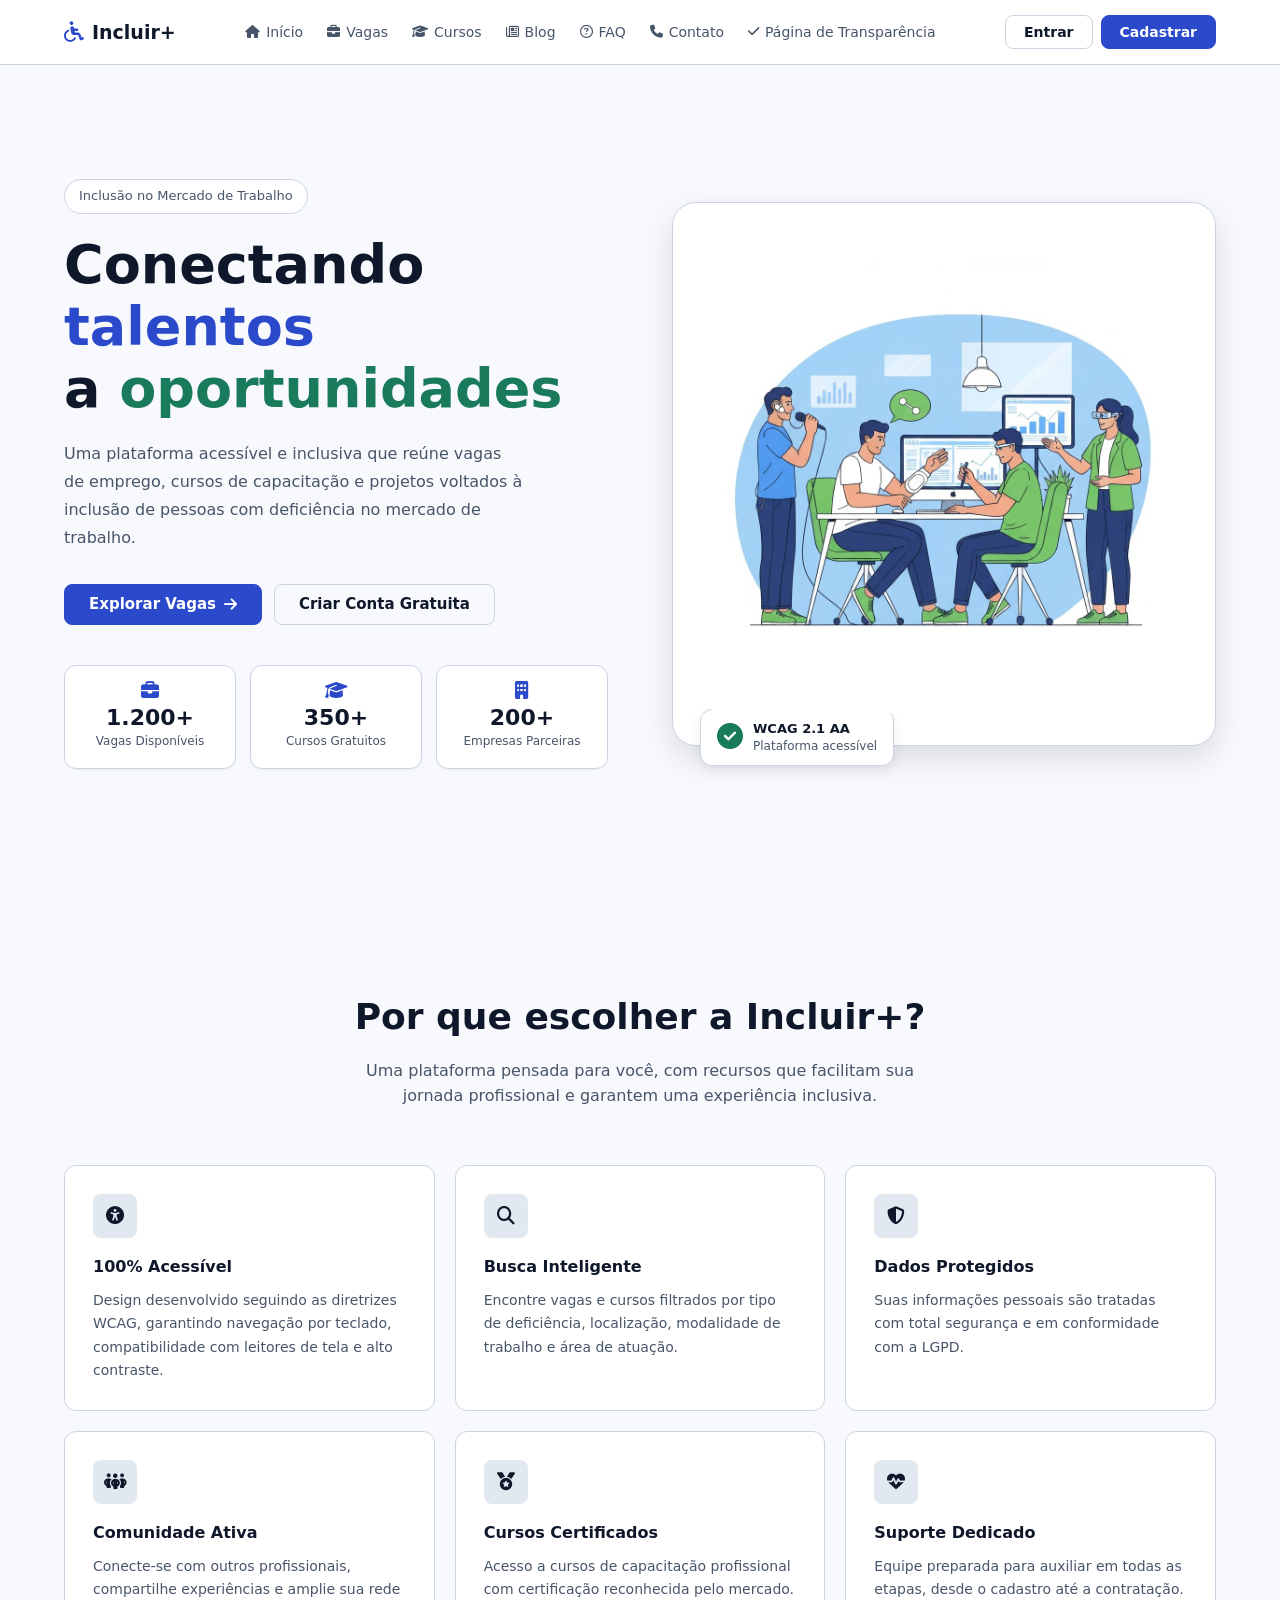
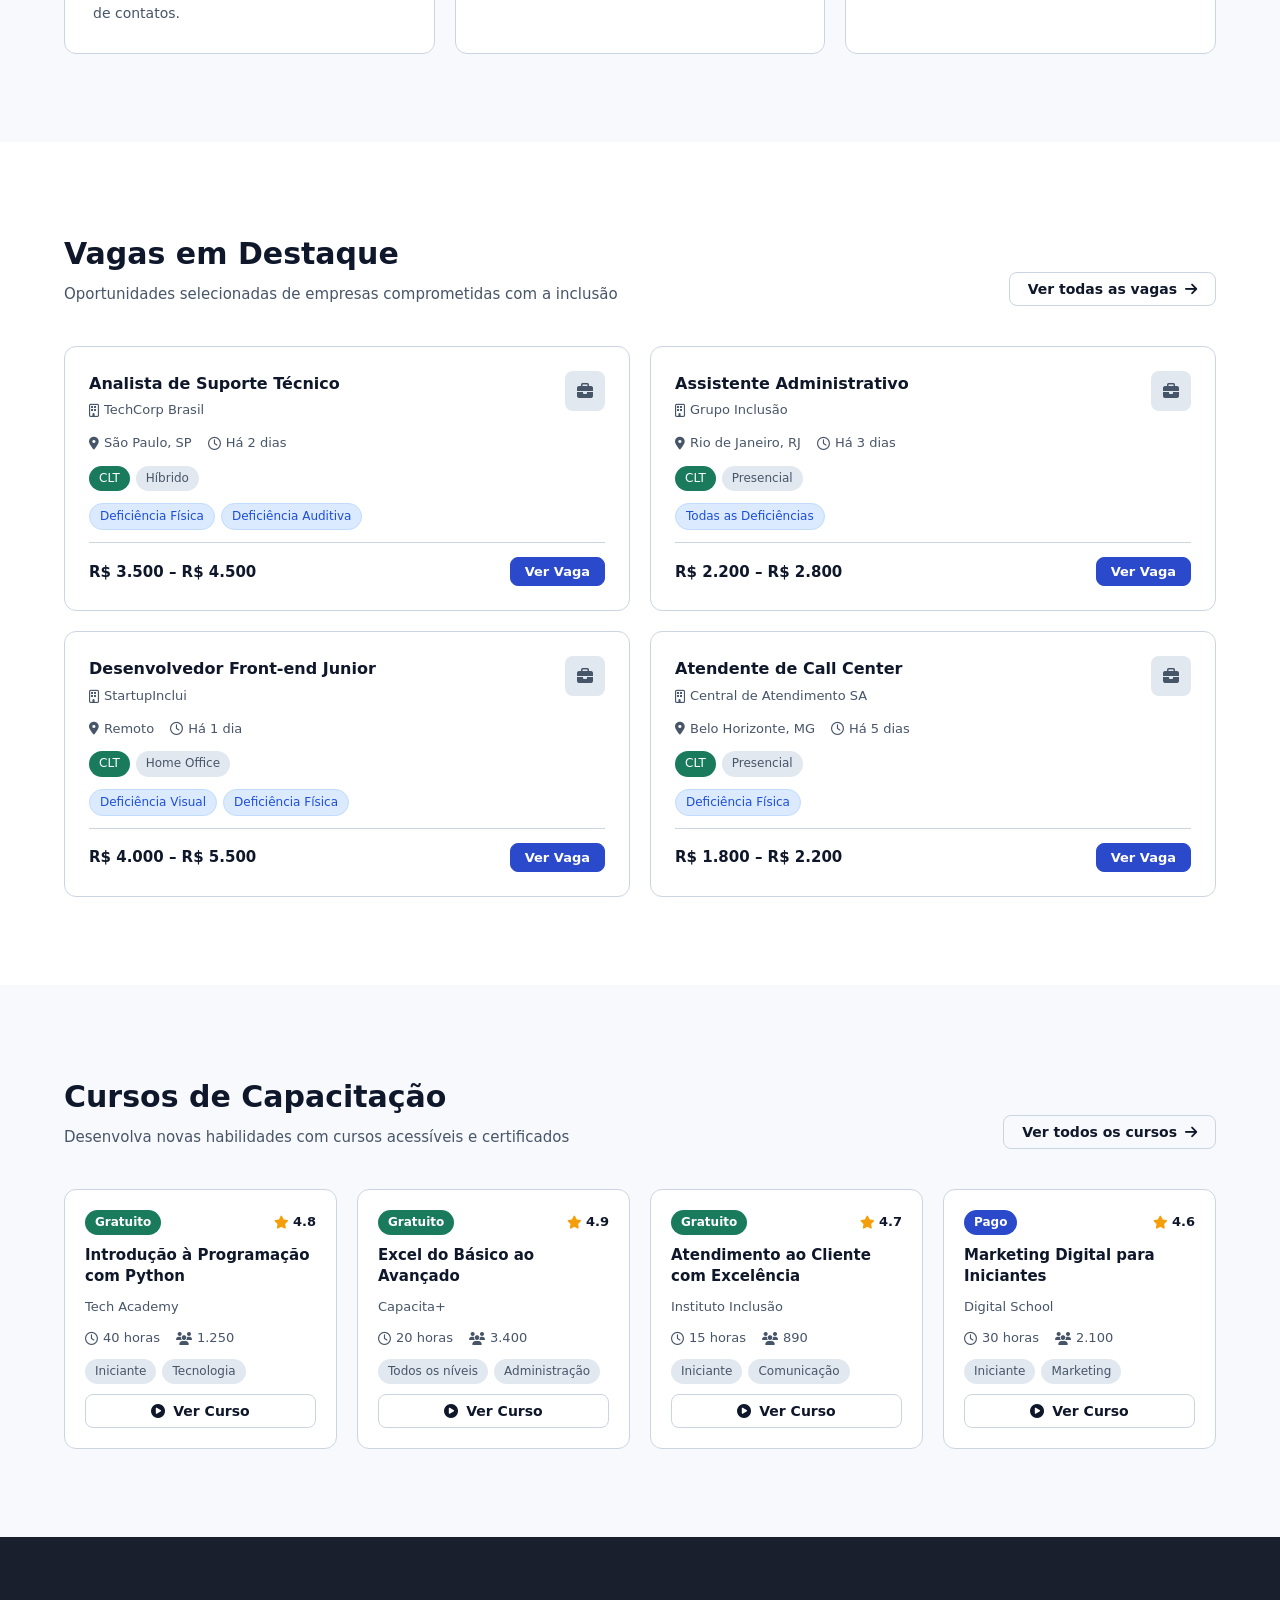
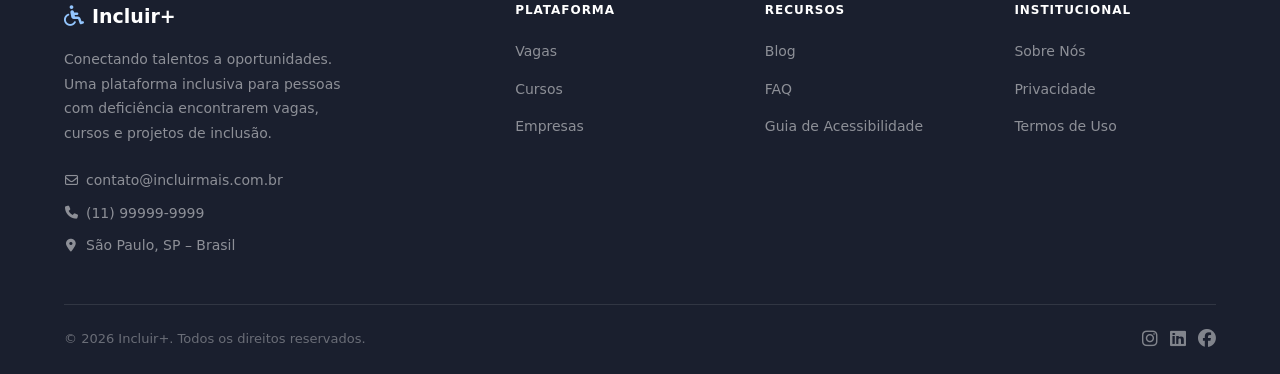
==== paginas/index.html @ f970b879 "Primeiro Commit" ====
<!DOCTYPE html>
<html lang="pt-BR">
<head>
  <meta charset="UTF-8" />
  <meta name="viewport" content="width=device-width, initial-scale=1.0" />
  <meta name="description" content="Incluir+ — Plataforma acessível e inclusiva que conecta pessoas com deficiência a vagas de emprego, cursos e oportunidades." />
  <title>Incluir+ | Conectando talentos a oportunidades</title>

  <link rel="stylesheet" href="/estilos/pagina_inicial.css" />
  
  <link rel="stylesheet" href="https://cdnjs.cloudflare.com/ajax/libs/font-awesome/6.5.1/css/all.min.css" />

  <script type="module" src="../scripts/funcoes.js"></script>
  <script>
    window.onload = function(){
        carregar_nome_usuario();
        verificar_login_usuario();
    }
  </script>

</head>
<body>

  <!-- ============================
       NAVBAR
       ============================ -->
  <nav class="custom-navbar" id="navbar_custom" role="navigation" aria-label="Navegação principal">
    <div class="nav-container">

      <a href="index.html" class="nav-logo" aria-label="Incluir+ — Página inicial">
        <i class="fa-solid fa-wheelchair" aria-hidden="true"></i>
        <span>Incluir+</span>
      </a>

      <ul class="custom-nav-links" id="navLinks" role="list">
         <li><a href="index.html" class="active"><i class="fa-solid fa-house" aria-hidden="true"></i> Início</a></li>
        <li><a href="vagas_gui.html"><i class="fa-solid fa-briefcase" aria-hidden="true"></i> Vagas</a></li>
        <li><a href="Cursos.html"><i class="fa-solid fa-graduation-cap" aria-hidden="true"></i> Cursos</a></li>
        <li><a href="blog.html"><i class="fa-regular fa-newspaper" aria-hidden="true"></i> Blog</a></li>
        <li><a href="faq.html"><i class="fa-regular fa-circle-question" aria-hidden="true"></i> FAQ</a></li>
        <li><a href="contato.html"><i class="fa-solid fa-phone" aria-hidden="true"></i> Contato</a></li>
        <li><a href="Pagina_Transparencia.html"><i class="fa-solid fa-check" aria-hidden="true"></i> Página de Transparência</a></li>
        <li id="dashboard_option_nav"><a href="contato.html"><i class="fa-solid fa-chart-pie" aria-hidden="true"></i> Dashboard</a></li>
      </ul>

      <div class="custom-nav-actions">
        <div id="cabec_padrao">
            <a href="Login.html" class="btn btn-outline">Entrar</a>
            <a href="Cadastro.html" class="btn btn-primary">Cadastrar</a>
        </div>
        <div style="display: none; align-items: center; justify-content: center; gap: 10px;" id="div_logado">
            <i class="fa-solid fa-user usu_logado" onclick="redirecionar('Cadastro.html')" style="cursor: pointer;"></i>
            <span id="nome_usuario" onclick="redirecionar('Cadastro.html')"></span>
            <button type="button" class="btn btn-light me-2" id="bb_sair" onclick="deslogar()">Sair</button>
        </div>
      </div>

      <button class="custom-nav-toggle" id="navToggle" aria-label="Abrir menu" aria-expanded="false">
        <i class="fa-solid fa-bars" aria-hidden="true"></i>
      </button>

    </div>

    <!-- Mobile dropdown -->
    <div class="custom-nav-mobile" id="navMobile" aria-hidden="true">
      <ul role="list">
        <li><a href="index.html"><i class="fa-solid fa-house" aria-hidden="true"></i> Início</a></li>
        <li><a href="vagas_gui.html"><i class="fa-solid fa-briefcase" aria-hidden="true"></i> Vagas</a></li>
        <li><a href="Cursos.html"><i class="fa-solid fa-graduation-cap" aria-hidden="true"></i> Cursos</a></li>
        <li><a href="blog.html"><i class="fa-regular fa-newspaper" aria-hidden="true"></i> Blog</a></li>
        <li><a href="faq.html"><i class="fa-regular fa-circle-question" aria-hidden="true"></i> FAQ</a></li>
        <li><a href="contato.html"><i class="fa-solid fa-phone" aria-hidden="true"></i> Contato</a></li>
        <li><a href="Pagina_Transparencia.html"><i class="fa-solid fa-check" aria-hidden="true"></i> Página de Transparência</a></li>
        <li class="nav-item p-2 m-1" style="display: none; font-weight: bold;" id="dashboard_option_nav">
            <a class="text-dark/90 nav-link" href="#"><i class="fa-solid fa-chart-pie" style="margin-right: 5px;"></i>Dashboard</a>
        </li>
      </ul>
      <div class="custom-nav-mobile-actions">
        <a href="Login.html" class="btn btn-outline">Entrar</a>
        <a href="Cadastro.html" class="btn btn-primary">Cadastrar</a>
      </div>
    </div>
  </nav>

  <main>

    <!-- ============================
         HERO
         ============================ -->
    <section id="inicio" class="hero" aria-labelledby="hero-title">
      <div class="container">
        <div class="hero-content">

          <div class="hero-text">
            <span class="hero-badge">Inclusão no Mercado de Trabalho</span>
            <h1 class="hero-title" id="hero-title">
              Conectando <span class="text-primary">talentos</span><br />
              a <span class="text-secondary">oportunidades</span>
            </h1>
            <p class="hero-description">
              Uma plataforma acessível e inclusiva que reúne vagas de emprego, cursos de
              capacitação e projetos voltados à inclusão de pessoas com deficiência no mercado
              de trabalho.
            </p>
            <div class="hero-actions">
              <a href="#vagas" class="btn btn-primary btn-lg">
                Explorar Vagas <i class="fa-solid fa-arrow-right" aria-hidden="true"></i>
              </a>
              <a href="Cadastro.html" class="btn btn-outline btn-lg" id="btn_criar-conta">Criar Conta Gratuita</a>
            </div>

            <div class="hero-stats" role="list" aria-label="Números da plataforma">
              <div class="stat-card" role="listitem">
                <i class="fa-solid fa-briefcase" aria-hidden="true"></i>
                <span class="stat-number">1.200+</span>
                <span class="stat-label">Vagas Disponíveis</span>
              </div>
              <div class="stat-card" role="listitem">
                <i class="fa-solid fa-graduation-cap" aria-hidden="true"></i>
                <span class="stat-number">350+</span>
                <span class="stat-label">Cursos Gratuitos</span>
              </div>
              <div class="stat-card" role="listitem">
                <i class="fa-solid fa-building" aria-hidden="true"></i>
                <span class="stat-number">200+</span>
                <span class="stat-label">Empresas Parceiras</span>
              </div>
            </div>
          </div>

          <div class="hero-image">
            <div class="hero-image-card">
              <div class="hero-image-circle" aria-hidden="true"></div>
              <img
                src="../img/hero-inclusion.jpg"
                alt="Pessoas com e sem deficiência colaborando em um ambiente de trabalho moderno"
              />
            </div>
            <div class="wcag-badge" role="note" aria-label="Plataforma certificada WCAG 2.1 AA">
              <i class="fa-solid fa-circle-check" aria-hidden="true"></i>
              <div>
                <strong>WCAG 2.1 AA</strong>
                <span>Plataforma acessível</span>
              </div>
            </div>
          </div>

        </div>
      </div>
    </section>

    <!-- ============================
         FEATURES
         ============================ -->
    <section id="sobre" class="features" aria-labelledby="features-title">
      <div class="container">
        <div class="section-header">
          <h2 id="features-title">Por que escolher a Incluir+?</h2>
          <p>
            Uma plataforma pensada para você, com recursos que facilitam sua jornada
            profissional e garantem uma experiência inclusiva.
          </p>
        </div>

        <div class="features-grid">
          <article class="feature-card">
            <div class="feature-icon" aria-hidden="true">
              <i class="fa-solid fa-universal-access"></i>
            </div>
            <h3>100% Acessível</h3>
            <p>
              Design desenvolvido seguindo as diretrizes WCAG, garantindo navegação por
              teclado, compatibilidade com leitores de tela e alto contraste.
            </p>
          </article>

          <article class="feature-card">
            <div class="feature-icon" aria-hidden="true">
              <i class="fa-solid fa-magnifying-glass"></i>
            </div>
            <h3>Busca Inteligente</h3>
            <p>
              Encontre vagas e cursos filtrados por tipo de deficiência, localização,
              modalidade de trabalho e área de atuação.
            </p>
          </article>

          <article class="feature-card">
            <div class="feature-icon" aria-hidden="true">
              <i class="fa-solid fa-shield-halved"></i>
            </div>
            <h3>Dados Protegidos</h3>
            <p>
              Suas informações pessoais são tratadas com total segurança e em
              conformidade com a LGPD.
            </p>
          </article>

          <article class="feature-card">
            <div class="feature-icon" aria-hidden="true">
              <i class="fa-solid fa-people-group"></i>
            </div>
            <h3>Comunidade Ativa</h3>
            <p>
              Conecte-se com outros profissionais, compartilhe experiências e amplie
              sua rede de contatos.
            </p>
          </article>

          <article class="feature-card">
            <div class="feature-icon" aria-hidden="true">
              <i class="fa-solid fa-medal"></i>
            </div>
            <h3>Cursos Certificados</h3>
            <p>
              Acesso a cursos de capacitação profissional com certificação reconhecida
              pelo mercado.
            </p>
          </article>

          <article class="feature-card">
            <div class="feature-icon" aria-hidden="true">
              <i class="fa-solid fa-heart-pulse"></i>
            </div>
            <h3>Suporte Dedicado</h3>
            <p>
              Equipe preparada para auxiliar em todas as etapas, desde o cadastro até
              a contratação.
            </p>
          </article>
        </div>
      </div>
    </section>

    <!-- ============================
         VAGAS EM DESTAQUE
         ============================ -->
    <section id="vagas" class="jobs" aria-labelledby="jobs-title">
      <div class="container">
        <div class="section-header-row">
          <div>
            <h2 id="jobs-title">Vagas em Destaque</h2>
            <p>Oportunidades selecionadas de empresas comprometidas com a inclusão</p>
          </div>
          <a href="#" class="btn btn-outline">
            Ver todas as vagas <i class="fa-solid fa-arrow-right" aria-hidden="true"></i>
          </a>
        </div>

        <div class="jobs-grid">

          <article class="job-card">
            <div class="job-card-header">
              <div>
                <h3 class="job-title">Analista de Suporte Técnico</h3>
                <p class="job-company">
                  <i class="fa-regular fa-building" aria-hidden="true"></i> TechCorp Brasil
                </p>
              </div>
              <div class="job-icon" aria-hidden="true">
                <i class="fa-solid fa-briefcase"></i>
              </div>
            </div>
            <div class="job-meta">
              <span><i class="fa-solid fa-location-dot" aria-hidden="true"></i> São Paulo, SP</span>
              <span><i class="fa-regular fa-clock" aria-hidden="true"></i> Há 2 dias</span>
            </div>
            <div class="job-tags">
              <span class="tag tag-clt">CLT</span>
              <span class="tag tag-mode">Híbrido</span>
            </div>
            <div class="job-disabilities">
              <span class="tag tag-disability">Deficiência Física</span>
              <span class="tag tag-disability">Deficiência Auditiva</span>
            </div>
            <div class="job-footer">
              <span class="job-salary">R$ 3.500 – R$ 4.500</span>
              <a href="#" class="btn btn-primary btn-sm">Ver Vaga</a>
            </div>
          </article>

          <article class="job-card">
            <div class="job-card-header">
              <div>
                <h3 class="job-title">Assistente Administrativo</h3>
                <p class="job-company">
                  <i class="fa-regular fa-building" aria-hidden="true"></i> Grupo Inclusão
                </p>
              </div>
              <div class="job-icon" aria-hidden="true">
                <i class="fa-solid fa-briefcase"></i>
              </div>
            </div>
            <div class="job-meta">
              <span><i class="fa-solid fa-location-dot" aria-hidden="true"></i> Rio de Janeiro, RJ</span>
              <span><i class="fa-regular fa-clock" aria-hidden="true"></i> Há 3 dias</span>
            </div>
            <div class="job-tags">
              <span class="tag tag-clt">CLT</span>
              <span class="tag tag-mode">Presencial</span>
            </div>
            <div class="job-disabilities">
              <span class="tag tag-disability">Todas as Deficiências</span>
            </div>
            <div class="job-footer">
              <span class="job-salary">R$ 2.200 – R$ 2.800</span>
              <a href="#" class="btn btn-primary btn-sm">Ver Vaga</a>
            </div>
          </article>

          <article class="job-card">
            <div class="job-card-header">
              <div>
                <h3 class="job-title">Desenvolvedor Front-end Junior</h3>
                <p class="job-company">
                  <i class="fa-regular fa-building" aria-hidden="true"></i> StartupInclui
                </p>
              </div>
              <div class="job-icon" aria-hidden="true">
                <i class="fa-solid fa-briefcase"></i>
              </div>
            </div>
            <div class="job-meta">
              <span><i class="fa-solid fa-location-dot" aria-hidden="true"></i> Remoto</span>
              <span><i class="fa-regular fa-clock" aria-hidden="true"></i> Há 1 dia</span>
            </div>
            <div class="job-tags">
              <span class="tag tag-clt">CLT</span>
              <span class="tag tag-mode">Home Office</span>
            </div>
            <div class="job-disabilities">
              <span class="tag tag-disability">Deficiência Visual</span>
              <span class="tag tag-disability">Deficiência Física</span>
            </div>
            <div class="job-footer">
              <span class="job-salary">R$ 4.000 – R$ 5.500</span>
              <a href="#" class="btn btn-primary btn-sm">Ver Vaga</a>
            </div>
          </article>

          <article class="job-card">
            <div class="job-card-header">
              <div>
                <h3 class="job-title">Atendente de Call Center</h3>
                <p class="job-company">
                  <i class="fa-regular fa-building" aria-hidden="true"></i> Central de Atendimento SA
                </p>
              </div>
              <div class="job-icon" aria-hidden="true">
                <i class="fa-solid fa-briefcase"></i>
              </div>
            </div>
            <div class="job-meta">
              <span><i class="fa-solid fa-location-dot" aria-hidden="true"></i> Belo Horizonte, MG</span>
              <span><i class="fa-regular fa-clock" aria-hidden="true"></i> Há 5 dias</span>
            </div>
            <div class="job-tags">
              <span class="tag tag-clt">CLT</span>
              <span class="tag tag-mode">Presencial</span>
            </div>
            <div class="job-disabilities">
              <span class="tag tag-disability">Deficiência Física</span>
            </div>
            <div class="job-footer">
              <span class="job-salary">R$ 1.800 – R$ 2.200</span>
              <a href="#" class="btn btn-primary btn-sm">Ver Vaga</a>
            </div>
          </article>

        </div>
      </div>
    </section>

    <!-- ============================
         CURSOS DE CAPACITAÇÃO
         ============================ -->
    <section id="cursos" class="courses" aria-labelledby="courses-title">
      <div class="container">
        <div class="section-header-row">
          <div>
            <h2 id="courses-title">Cursos de Capacitação</h2>
            <p>Desenvolva novas habilidades com cursos acessíveis e certificados</p>
          </div>
          <a href="#" class="btn btn-outline">
            Ver todos os cursos <i class="fa-solid fa-arrow-right" aria-hidden="true"></i>
          </a>
        </div>

        <div class="courses-grid">

          <article class="course-card">
            <div class="course-card-top">
              <span class="badge badge-free">Gratuito</span>
              <span class="course-rating">
                <i class="fa-solid fa-star" aria-hidden="true"></i>
                <span>4.8</span>
              </span>
            </div>
            <h3 class="course-title">Introdução à Programação com Python</h3>
            <p class="course-institution">Tech Academy</p>
            <div class="course-meta">
              <span><i class="fa-regular fa-clock" aria-hidden="true"></i> 40 horas</span>
              <span><i class="fa-solid fa-users" aria-hidden="true"></i> 1.250</span>
            </div>
            <div class="course-tags">
              <span class="tag tag-level">Iniciante</span>
              <span class="tag tag-category">Tecnologia</span>
            </div>
            <a href="#" class="btn btn-outline btn-full">
              <i class="fa-solid fa-circle-play" aria-hidden="true"></i> Ver Curso
            </a>
          </article>

          <article class="course-card">
            <div class="course-card-top">
              <span class="badge badge-free">Gratuito</span>
              <span class="course-rating">
                <i class="fa-solid fa-star" aria-hidden="true"></i>
                <span>4.9</span>
              </span>
            </div>
            <h3 class="course-title">Excel do Básico ao Avançado</h3>
            <p class="course-institution">Capacita+</p>
            <div class="course-meta">
              <span><i class="fa-regular fa-clock" aria-hidden="true"></i> 20 horas</span>
              <span><i class="fa-solid fa-users" aria-hidden="true"></i> 3.400</span>
            </div>
            <div class="course-tags">
              <span class="tag tag-level">Todos os níveis</span>
              <span class="tag tag-category">Administração</span>
            </div>
            <a href="#" class="btn btn-outline btn-full">
              <i class="fa-solid fa-circle-play" aria-hidden="true"></i> Ver Curso
            </a>
          </article>

          <article class="course-card">
            <div class="course-card-top">
              <span class="badge badge-free">Gratuito</span>
              <span class="course-rating">
                <i class="fa-solid fa-star" aria-hidden="true"></i>
                <span>4.7</span>
              </span>
            </div>
            <h3 class="course-title">Atendimento ao Cliente com Excelência</h3>
            <p class="course-institution">Instituto Inclusão</p>
            <div class="course-meta">
              <span><i class="fa-regular fa-clock" aria-hidden="true"></i> 15 horas</span>
              <span><i class="fa-solid fa-users" aria-hidden="true"></i> 890</span>
            </div>
            <div class="course-tags">
              <span class="tag tag-level">Iniciante</span>
              <span class="tag tag-category">Comunicação</span>
            </div>
            <a href="#" class="btn btn-outline btn-full">
              <i class="fa-solid fa-circle-play" aria-hidden="true"></i> Ver Curso
            </a>
          </article>

          <article class="course-card">
            <div class="course-card-top">
              <span class="badge badge-paid">Pago</span>
              <span class="course-rating">
                <i class="fa-solid fa-star" aria-hidden="true"></i>
                <span>4.6</span>
              </span>
            </div>
            <h3 class="course-title">Marketing Digital para Iniciantes</h3>
            <p class="course-institution">Digital School</p>
            <div class="course-meta">
              <span><i class="fa-regular fa-clock" aria-hidden="true"></i> 30 horas</span>
              <span><i class="fa-solid fa-users" aria-hidden="true"></i> 2.100</span>
            </div>
            <div class="course-tags">
              <span class="tag tag-level">Iniciante</span>
              <span class="tag tag-category">Marketing</span>
            </div>
            <a href="#" class="btn btn-outline btn-full">
              <i class="fa-solid fa-circle-play" aria-hidden="true"></i> Ver Curso
            </a>
          </article>

        </div>
      </div>
    </section>

  </main>

  <!-- ============================
       FOOTER
       ============================ -->
  <footer class="footer" role="contentinfo">
    <div class="container">
      <div class="footer-grid">

        <div class="footer-brand">
          <a href="#inicio" class="nav-logo" aria-label="Incluir+ — Página inicial">
            <i class="fa-solid fa-wheelchair" aria-hidden="true"></i>
            <span>Incluir+</span>
          </a>
          <p>
            Conectando talentos a oportunidades. Uma plataforma inclusiva
            para pessoas com deficiência encontrarem vagas, cursos e projetos
            de inclusão.
          </p>
          <address class="footer-contact">
            <a href="mailto:contato@incluirmais.com.br">
              <i class="fa-regular fa-envelope" aria-hidden="true"></i>
              contato@incluirmais.com.br
            </a>
            <a href="tel:+5511999999999">
              <i class="fa-solid fa-phone" aria-hidden="true"></i>
              (11) 99999-9999
            </a>
            <span>
              <i class="fa-solid fa-location-dot" aria-hidden="true"></i>
              São Paulo, SP – Brasil
            </span>
          </address>
        </div>

        <div class="footer-links">
          <h4>Plataforma</h4>
          <ul>
            <li><a href="#vagas">Vagas</a></li>
            <li><a href="#cursos">Cursos</a></li>
            <li><a href="#">Empresas</a></li>
          </ul>
        </div>

        <div class="footer-links">
          <h4>Recursos</h4>
          <ul>
            <li><a href="#blog">Blog</a></li>
            <li><a href="#faq">FAQ</a></li>
            <li><a href="#">Guia de Acessibilidade</a></li>
          </ul>
        </div>

        <div class="footer-links">
          <h4>Institucional</h4>
          <ul>
            <li><a href="#">Sobre Nós</a></li>
            <li><a href="#">Privacidade</a></li>
            <li><a href="#">Termos de Uso</a></li>
          </ul>
        </div>

      </div>

      <div class="footer-bottom">
        <p>&copy; 2026 Incluir+. Todos os direitos reservados.</p>
        <div class="footer-social" aria-label="Redes sociais">
          <a href="#" aria-label="Instagram"><i class="fa-brands fa-instagram" aria-hidden="true"></i></a>
          <a href="#" aria-label="LinkedIn"><i class="fa-brands fa-linkedin" aria-hidden="true"></i></a>
          <a href="#" aria-label="Facebook"><i class="fa-brands fa-facebook" aria-hidden="true"></i></a>
        </div>
      </div>
    </div>
  </footer>

  <script src="/scripts/pagina_inicial.js"></script>
</body>
</html>
---- estilos/pagina_inicial.css ----
/* ==========================================
   Design System — CSS Variables
   ========================================== */
:root {
  /* Cores principais */
  --primary:            #2b4acb;
  --primary-foreground: #ffffff;
  --secondary:          #1a7a5c;
  --secondary-foreground: #ffffff;
  --destructive:        #c53030;

  /* Neutros */
  --background:         #f8f9fc;
  --foreground:         #0f172a;
  --card:               #ffffff;
  --muted:              #e2e8f0;
  --muted-foreground:   #475569;
  --border:             #cbd5e1;
  --input:              #e2e8f0;
  --ring:               #2b4acb;

  /* Tipografia */
  --font: 'Segoe UI', system-ui, -apple-system, BlinkMacSystemFont, sans-serif;

  /* Layout */
  --container: 1200px;
  --section-py: 88px;

  /* Bordas */
  --radius-sm: 8px;
  --radius:    12px;
  --radius-lg: 16px;
  --radius-xl: 24px;

  /* Sombras */
  --shadow-sm: 0 1px 2px rgba(0, 0, 0, 0.05);
  --shadow:    0 4px 12px rgba(0, 0, 0, 0.08);
  --shadow-lg: 0 12px 32px rgba(0, 0, 0, 0.12);
}

/* ==========================================
   Reset & Base
   ========================================== */
*, *::before, *::after {
  box-sizing: border-box;
  margin: 0;
  padding: 0;
}

html {
  scroll-behavior: smooth;
  scroll-padding-top: 72px;
}

body {
  font-family: var(--font);
  background-color: var(--background);
  color: var(--foreground);
  line-height: 1.6;
  font-size: 16px;
  -webkit-font-smoothing: antialiased;
}

a {
  text-decoration: none;
  color: inherit;
}

ul { list-style: none; }

img {
  max-width: 100%;
  height: auto;
  display: block;
}

/* ==========================================
   Utilitários
   ========================================== */
.container {
  max-width: var(--container);
  margin: 0 auto;
  padding: 0 24px;
}

.text-primary   { color: var(--primary); }
.text-secondary { color: var(--secondary); }

/* ==========================================
   Botões
   ========================================== */
.btn {
  display: inline-flex;
  align-items: center;
  justify-content: center;
  gap: 8px;
  padding: 9px 18px;
  border-radius: var(--radius-sm);
  font-size: 14px;
  font-weight: 600;
  font-family: var(--font);
  cursor: pointer;
  border: 1.5px solid transparent;
  transition: background-color 0.18s ease, border-color 0.18s ease, color 0.18s ease, box-shadow 0.18s ease;
  white-space: nowrap;
  line-height: 1;
}

.btn:focus-visible {
  outline: 3px solid var(--ring);
  outline-offset: 2px;
}

.btn-primary {
  background-color: var(--primary);
  color: var(--primary-foreground);
  border-color: var(--primary);
}
.btn-primary:hover {
  background-color: #1e38a8;
  border-color: #1e38a8;
}

.btn-outline {
  background-color: transparent;
  color: var(--foreground);
  border-color: var(--border);
}
.btn-outline:hover {
  background-color: var(--muted);
}

.btn-lg {
  padding: 12px 24px;
  font-size: 15px;
}

.btn-sm {
  padding: 7px 14px;
  font-size: 13px;
}

.btn-full {
  width: 100%;
}

/* ==========================================
   Tags
   ========================================== */
.tag {
  display: inline-flex;
  align-items: center;
  padding: 3px 10px;
  border-radius: 999px;
  font-size: 12px;
  font-weight: 500;
}

.tag-clt {
  background-color: var(--secondary);
  color: #fff;
}

.tag-mode {
  background-color: var(--muted);
  color: var(--muted-foreground);
}

.tag-disability {
  background-color: #dbeafe;
  color: #1d4ed8;
  border: 1px solid #bfdbfe;
}

.tag-level,
.tag-category {
  background-color: var(--muted);
  color: var(--muted-foreground);
}

/* Badges */
.badge {
  display: inline-flex;
  align-items: center;
  padding: 3px 10px;
  border-radius: 999px;
  font-size: 12px;
  font-weight: 700;
}

.badge-free { background-color: var(--secondary); color: #fff; }
.badge-paid { background-color: var(--primary);   color: #fff; }

/* ==========================================
   Navbar
   ========================================== */
.custom-navbar {
  position: fixed;
  top: 0;
  left: 0;
  right: 0;
  z-index: 100;
  background-color: rgba(255, 255, 255, 0.96);
  backdrop-filter: blur(10px);
  -webkit-backdrop-filter: blur(10px);
  border-bottom: 1px solid var(--border);
  transition: box-shadow 0.2s ease;
  display: block;
  padding: 0;
  flex-wrap: nowrap;
}

.custom-navbar.scrolled {
  box-shadow: var(--shadow);
}

.nav-container {
  max-width: var(--container);
  margin: 0 auto;
  padding: 0 24px;
  height: 64px;
  display: flex;
  align-items: center;
  gap: 24px;
}

/* Logo */
.nav-logo {
  display: flex;
  align-items: center;
  gap: 8px;
  font-size: 19px;
  font-weight: 800;
  color: var(--foreground);
  flex-shrink: 0;
}
.nav-logo i { color: var(--primary); font-size: 20px; }

/* Links desktop */
.custom-nav-links {
  display: flex;
  align-items: center;
  gap: 2px;
  flex: 1;
  justify-content: center;
}

.custom-nav-links a {
  display: flex;
  align-items: center;
  gap: 6px;
  padding: 7px 11px;
  border-radius: var(--radius-sm);
  font-size: 14px;
  color: var(--muted-foreground);
  transition: color 0.15s, background-color 0.15s;
}
.custom-nav-links a i { font-size: 13px; }
.custom-nav-links a:hover,
.custom-nav-links a.active {
  color: var(--foreground);
  background-color: var(--muted);
}

/* Actions desktop */
.custom-nav-actions {
  display: flex;
  align-items: center;
  gap: 8px;
  flex-shrink: 0;
}

#cabec_padrao {
  display: flex;
  align-items: center;
  gap: 8px;
}

/* Hamburger */
.custom-nav-toggle {
  display: none;
  background: none;
  border: none;
  font-size: 20px;
  cursor: pointer;
  color: var(--foreground);
  padding: 8px;
  margin-left: auto;
  border-radius: var(--radius-sm);
  transition: background-color 0.15s;
}
.custom-nav-toggle:hover { background-color: var(--muted); }
.custom-nav-toggle:focus-visible {
  outline: 3px solid var(--ring);
  outline-offset: 2px;
}

/* Mobile dropdown */
.custom-nav-mobile {
  display: none;
  flex-direction: column;
  gap: 4px;
  padding: 12px 24px 20px;
  border-top: 1px solid var(--border);
  background-color: var(--card);
}

.custom-nav-mobile.open { display: flex; }

.custom-nav-mobile ul {
  display: flex;
  flex-direction: column;
  gap: 2px;
}

.custom-nav-mobile ul a {
  display: flex;
  align-items: center;
  gap: 10px;
  padding: 10px 12px;
  border-radius: var(--radius-sm);
  font-size: 15px;
  color: var(--muted-foreground);
  transition: color 0.15s, background-color 0.15s;
}
.custom-nav-mobile ul a:hover {
  color: var(--foreground);
  background-color: var(--muted);
}

.custom-nav-mobile-actions {
  display: flex;
  flex-direction: column;
  gap: 8px;
  margin-top: 12px;
  padding-top: 16px;
  border-top: 1px solid var(--border);
}


/* ==========================================
   Seções — comuns
   ========================================== */
.section-header {
  text-align: center;
  margin-bottom: 56px;
}
.section-header h2 {
  font-size: clamp(26px, 4vw, 36px);
  font-weight: 800;
  color: var(--foreground);
  margin-bottom: 12px;
}
.section-header p {
  font-size: 16px;
  color: var(--muted-foreground);
  max-width: 560px;
  margin: 0 auto;
}

.section-header-row {
  display: flex;
  align-items: flex-end;
  justify-content: space-between;
  gap: 24px;
  margin-bottom: 40px;
  flex-wrap: wrap;
}
.section-header-row h2 {
  font-size: clamp(22px, 3vw, 30px);
  font-weight: 800;
  color: var(--foreground);
  margin-bottom: 4px;
}
.section-header-row p {
  font-size: 15px;
  color: var(--muted-foreground);
}

/* ==========================================
   Hero
   ========================================== */
.hero {
  padding: 128px 0 80px;
  min-height: 100vh;
  display: flex;
  align-items: center;
  background-color: var(--background);
}

.hero-content {
  display: grid;
  grid-template-columns: 1fr 1fr;
  gap: 64px;
  align-items: center;
}

.hero-badge {
  display: inline-flex;
  align-items: center;
  padding: 6px 14px;
  background-color: var(--card);
  border: 1px solid var(--border);
  border-radius: 999px;
  font-size: 13px;
  color: var(--muted-foreground);
  margin-bottom: 20px;
}

.hero-title {
  font-size: clamp(34px, 4.5vw, 54px);
  font-weight: 800;
  line-height: 1.15;
  color: var(--foreground);
  margin-bottom: 20px;
}

.hero-description {
  font-size: 16px;
  color: var(--muted-foreground);
  margin-bottom: 32px;
  max-width: 460px;
  line-height: 1.75;
}

.hero-actions {
  display: flex;
  gap: 12px;
  margin-bottom: 40px;
  flex-wrap: wrap;
}

/* Stats */
.hero-stats {
  display: flex;
  gap: 14px;
}

.stat-card {
  flex: 1;
  display: flex;
  flex-direction: column;
  align-items: center;
  gap: 3px;
  padding: 16px 12px;
  background-color: var(--card);
  border: 1px solid var(--border);
  border-radius: var(--radius);
  box-shadow: var(--shadow-sm);
}
.stat-card i {
  font-size: 18px;
  color: var(--primary);
  margin-bottom: 4px;
}
.stat-number {
  font-size: 22px;
  font-weight: 800;
  color: var(--foreground);
  line-height: 1;
}
.stat-label {
  font-size: 12px;
  color: var(--muted-foreground);
  text-align: center;
}

/* Image card */
.hero-image {
  position: relative;
}

.hero-image-card {
  position: relative;
  background-color: var(--card);
  border: 1px solid var(--border);
  border-radius: var(--radius-xl);
  padding: 32px;
  overflow: hidden;
  box-shadow: var(--shadow-lg);
}

.hero-image-circle {
  position: absolute;
  width: 76%;
  padding-bottom: 76%;
  background-color: #bfdbfe;
  border-radius: 50%;
  top: 50%;
  left: 55%;
  transform: translate(-50%, -50%);
  z-index: 0;
}

.hero-image-card img {
  position: relative;
  z-index: 1;
  width: 100%;
  object-fit: cover;
  border-radius: var(--radius-lg);
}

/* WCAG badge */
.wcag-badge {
  position: absolute;
  bottom: -20px;
  left: 28px;
  display: flex;
  align-items: center;
  gap: 10px;
  background-color: var(--card);
  border: 1px solid var(--border);
  border-radius: var(--radius);
  padding: 10px 16px;
  box-shadow: var(--shadow);
}
.wcag-badge i {
  font-size: 26px;
  color: var(--secondary);
}
.wcag-badge div {
  display: flex;
  flex-direction: column;
  line-height: 1.4;
}
.wcag-badge strong {
  font-size: 13px;
  font-weight: 700;
  color: var(--foreground);
}
.wcag-badge span {
  font-size: 12px;
  color: var(--muted-foreground);
}

/* ==========================================
   Features
   ========================================== */
.features {
  padding: var(--section-py) 0;
  background-color: var(--background);
}

.features-grid {
  display: grid;
  grid-template-columns: repeat(3, 1fr);
  gap: 20px;
}

.feature-card {
  background-color: var(--card);
  border: 1px solid var(--border);
  border-radius: var(--radius);
  padding: 28px;
  transition: box-shadow 0.2s ease, transform 0.2s ease;
}
.feature-card:hover {
  box-shadow: var(--shadow);
  transform: translateY(-2px);
}

.feature-icon {
  width: 44px;
  height: 44px;
  background-color: var(--muted);
  border-radius: var(--radius-sm);
  display: flex;
  align-items: center;
  justify-content: center;
  margin-bottom: 16px;
}
.feature-icon i { font-size: 18px; color: var(--foreground); }

.feature-card h3 {
  font-size: 16px;
  font-weight: 700;
  color: var(--foreground);
  margin-bottom: 10px;
}
.feature-card p {
  font-size: 14px;
  color: var(--muted-foreground);
  line-height: 1.65;
}

/* ==========================================
   Jobs
   ========================================== */
.jobs {
  padding: var(--section-py) 0;
  background-color: var(--card);
}

.jobs-grid {
  display: grid;
  grid-template-columns: repeat(2, 1fr);
  gap: 20px;
}

.job-card {
  background-color: var(--card);
  border: 1px solid var(--border);
  border-radius: var(--radius);
  padding: 24px;
  display: flex;
  flex-direction: column;
  gap: 12px;
  transition: box-shadow 0.2s ease;
}
.job-card:hover { box-shadow: var(--shadow); }

.job-card-header {
  display: flex;
  justify-content: space-between;
  align-items: flex-start;
  gap: 12px;
}

.job-title {
  font-size: 16px;
  font-weight: 700;
  color: var(--foreground);
  margin-bottom: 4px;
}

.job-company {
  font-size: 13px;
  color: var(--muted-foreground);
  display: flex;
  align-items: center;
  gap: 5px;
}

.job-icon {
  width: 40px;
  height: 40px;
  background-color: var(--muted);
  border-radius: var(--radius-sm);
  display: flex;
  align-items: center;
  justify-content: center;
  flex-shrink: 0;
  color: var(--muted-foreground);
  font-size: 16px;
}

.job-meta {
  display: flex;
  gap: 16px;
  flex-wrap: wrap;
}
.job-meta span {
  font-size: 13px;
  color: var(--muted-foreground);
  display: flex;
  align-items: center;
  gap: 5px;
}

.job-tags,
.job-disabilities {
  display: flex;
  gap: 6px;
  flex-wrap: wrap;
}

.job-footer {
  display: flex;
  justify-content: space-between;
  align-items: center;
  padding-top: 14px;
  border-top: 1px solid var(--border);
  margin-top: auto;
}

.job-salary {
  font-size: 15px;
  font-weight: 700;
  color: var(--foreground);
}

/* ==========================================
   Courses
   ========================================== */
.courses {
  padding: var(--section-py) 0;
  background-color: var(--background);
}

.courses-grid {
  display: grid;
  grid-template-columns: repeat(4, 1fr);
  gap: 20px;
}

.course-card {
  background-color: var(--card);
  border: 1px solid var(--border);
  border-radius: var(--radius);
  padding: 20px;
  display: flex;
  flex-direction: column;
  gap: 10px;
  transition: box-shadow 0.2s ease;
}
.course-card:hover { box-shadow: var(--shadow); }

.course-card-top {
  display: flex;
  justify-content: space-between;
  align-items: center;
}

.course-rating {
  font-size: 13px;
  font-weight: 600;
  color: var(--foreground);
  display: flex;
  align-items: center;
  gap: 4px;
}
.course-rating i { color: #f59e0b; }

.course-title {
  font-size: 15px;
  font-weight: 700;
  color: var(--foreground);
  line-height: 1.4;
}

.course-institution {
  font-size: 13px;
  color: var(--muted-foreground);
}

.course-meta {
  display: flex;
  gap: 16px;
  flex-wrap: wrap;
}
.course-meta span {
  font-size: 13px;
  color: var(--muted-foreground);
  display: flex;
  align-items: center;
  gap: 5px;
}

.course-tags {
  display: flex;
  gap: 6px;
  flex-wrap: wrap;
}

.course-card .btn-full { margin-top: auto; }

/* ==========================================
   Footer
   ========================================== */
.footer {
  background-color: #1a1f2e;
  color: rgba(255, 255, 255, 0.55);
  padding: 64px 0 0;
}

.footer-grid {
  display: grid;
  grid-template-columns: 2fr 1fr 1fr 1fr;
  gap: 48px;
  padding-bottom: 48px;
}

/* Coluna da marca */
.footer-brand .nav-logo {
  color: #fff;
  margin-bottom: 16px;
}
.footer-brand .nav-logo i { color: #93c5fd; }

.footer-brand > p {
  font-size: 14px;
  line-height: 1.75;
  margin-bottom: 24px;
  max-width: 300px;
  color: rgba(255, 255, 255, 0.5);
}

/* Contato */
.footer-contact {
  display: flex;
  flex-direction: column;
  gap: 10px;
  font-style: normal;
}

.footer-contact a,
.footer-contact span {
  display: flex;
  align-items: center;
  gap: 8px;
  font-size: 14px;
  color: rgba(255, 255, 255, 0.5);
  transition: color 0.15s;
}

.footer-contact a:hover { color: #fff; }

.footer-contact i {
  font-size: 13px;
  width: 14px;
  text-align: center;
  flex-shrink: 0;
}

/* Colunas de links */
.footer-links h4 {
  font-size: 12px;
  font-weight: 700;
  color: #fff;
  text-transform: uppercase;
  letter-spacing: 0.08em;
  margin-bottom: 18px;
}

.footer-links ul {
  display: flex;
  flex-direction: column;
  gap: 12px;
}

.footer-links a {
  font-size: 14px;
  color: rgba(255, 255, 255, 0.5);
  transition: color 0.15s;
}
.footer-links a:hover { color: #fff; }

/* Rodapé inferior */
.footer-bottom {
  border-top: 1px solid rgba(255, 255, 255, 0.1);
  padding: 20px 0;
  display: flex;
  justify-content: space-between;
  align-items: center;
  gap: 16px;
  flex-wrap: wrap;
}

.footer-bottom p {
  font-size: 13px;
  color: rgba(255, 255, 255, 0.35);
}

/* Ícones sociais (rodapé inferior) */
.footer-social {
  display: flex;
  gap: 12px;
}

.footer-social a {
  font-size: 18px;
  color: rgba(255, 255, 255, 0.45);
  transition: color 0.15s;
}

.footer-social a:hover { color: #fff; }

.footer-social a:focus-visible {
  outline: 3px solid #93c5fd;
  outline-offset: 3px;
  border-radius: 4px;
}

/* ==========================================
   Responsivo
   ========================================== */

/* Tablet */
@media (max-width: 1024px) {
  .hero-content {
    gap: 40px;
  }

  .features-grid {
    grid-template-columns: repeat(2, 1fr);
  }

  .courses-grid {
    grid-template-columns: repeat(2, 1fr);
  }

  .footer-grid {
    grid-template-columns: 1fr 1fr;
    gap: 36px;
  }
}

/* Mobile */
@media (max-width: 768px) {
  .custom-nav-links,
  .custom-nav-actions {
    display: none;
  }

  .custom-nav-toggle {
    display: block;
  }

  .hero {
    padding: 104px 0 64px;
    min-height: auto;
  }

  .hero-content {
    grid-template-columns: 1fr;
    gap: 40px;
  }

  .hero-image {
    order: -1;
  }

  .hero-stats {
    gap: 10px;
  }

  .features-grid {
    grid-template-columns: 1fr;
  }

  .jobs-grid {
    grid-template-columns: 1fr;
  }

  .courses-grid {
    grid-template-columns: repeat(2, 1fr);
  }

  .section-header-row {
    flex-direction: column;
    align-items: flex-start;
  }

  .footer-grid {
    grid-template-columns: 1fr;
    gap: 32px;
  }

  .footer-bottom {
    flex-direction: column;
    align-items: flex-start;
    gap: 12px;
  }

  .footer-social {
    gap: 16px;
  }
}

/* Mobile pequeno */
@media (max-width: 480px) {
  .courses-grid {
    grid-template-columns: 1fr;
  }

  .hero-stats {
    flex-direction: column;
  }

  .hero-actions {
    flex-direction: column;
    align-items: flex-start;
  }

  .hero-actions .btn {
    width: 100%;
    justify-content: center;
  }
}
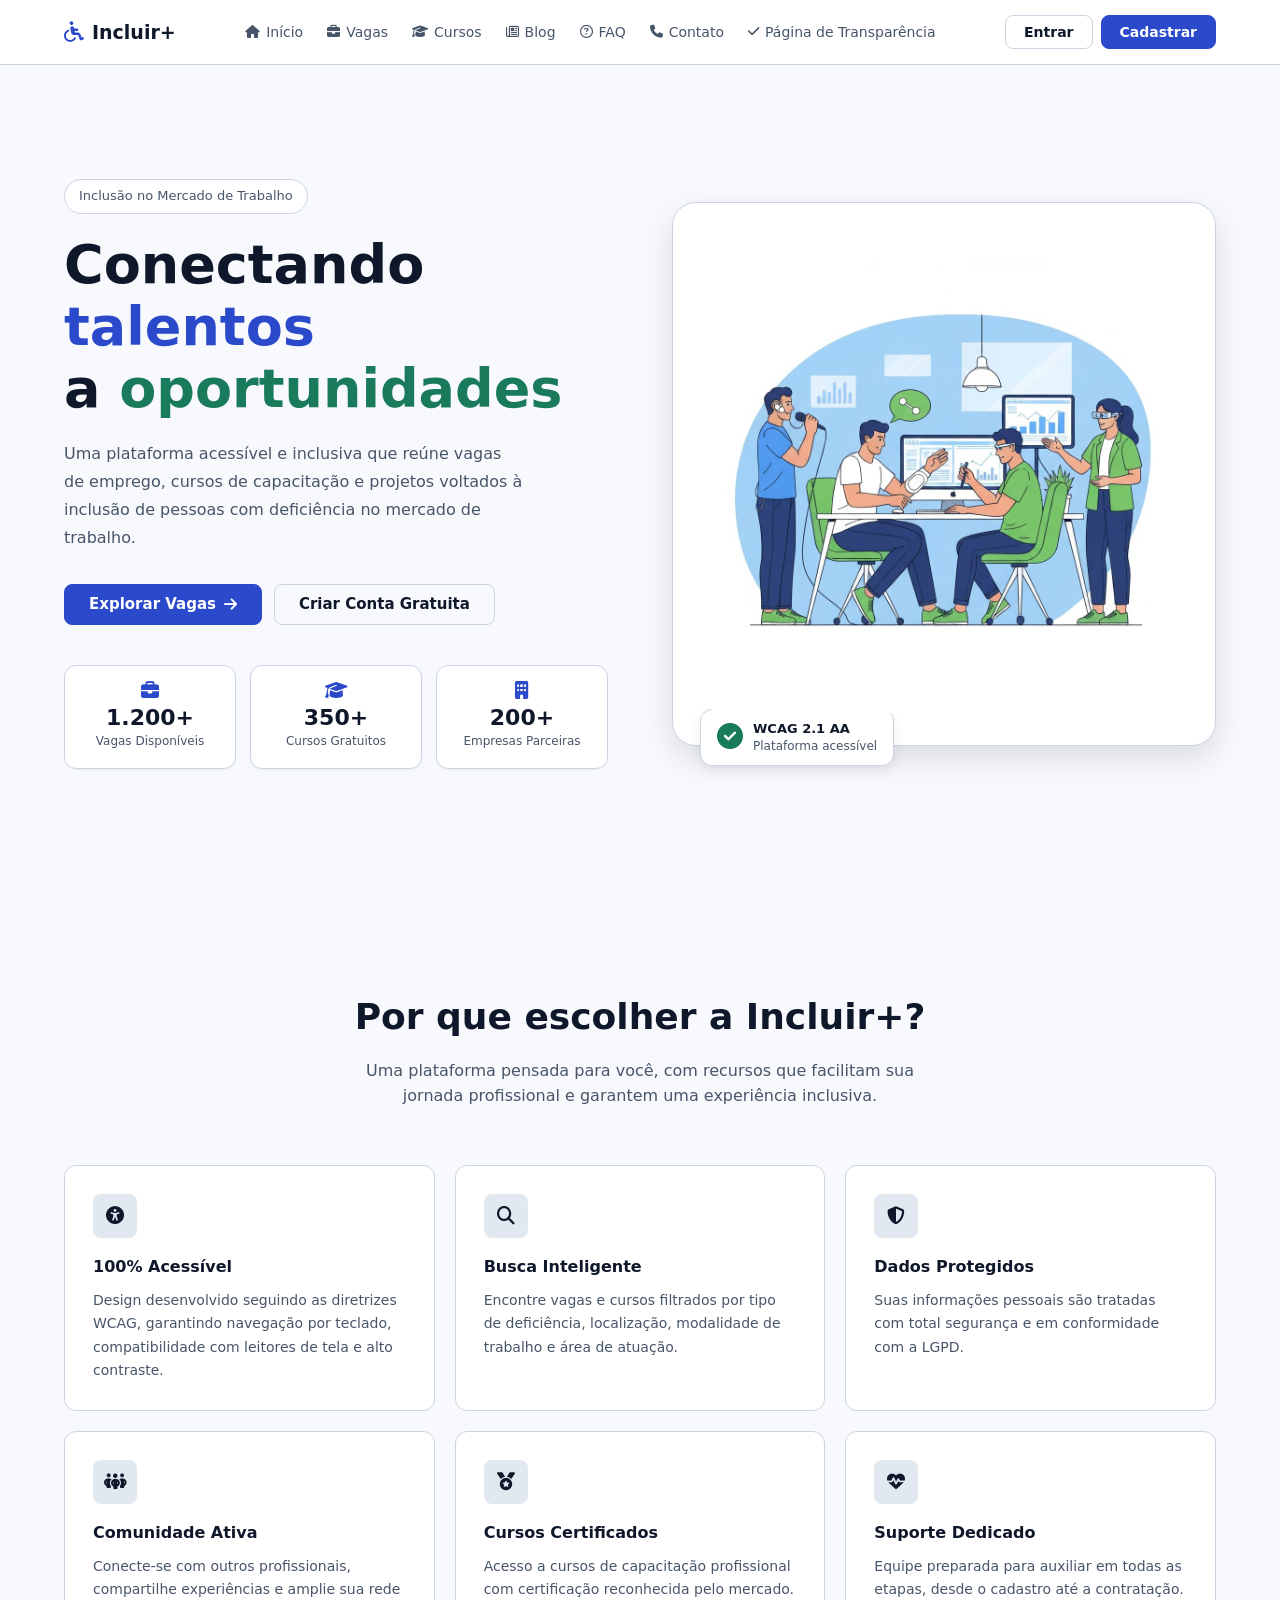
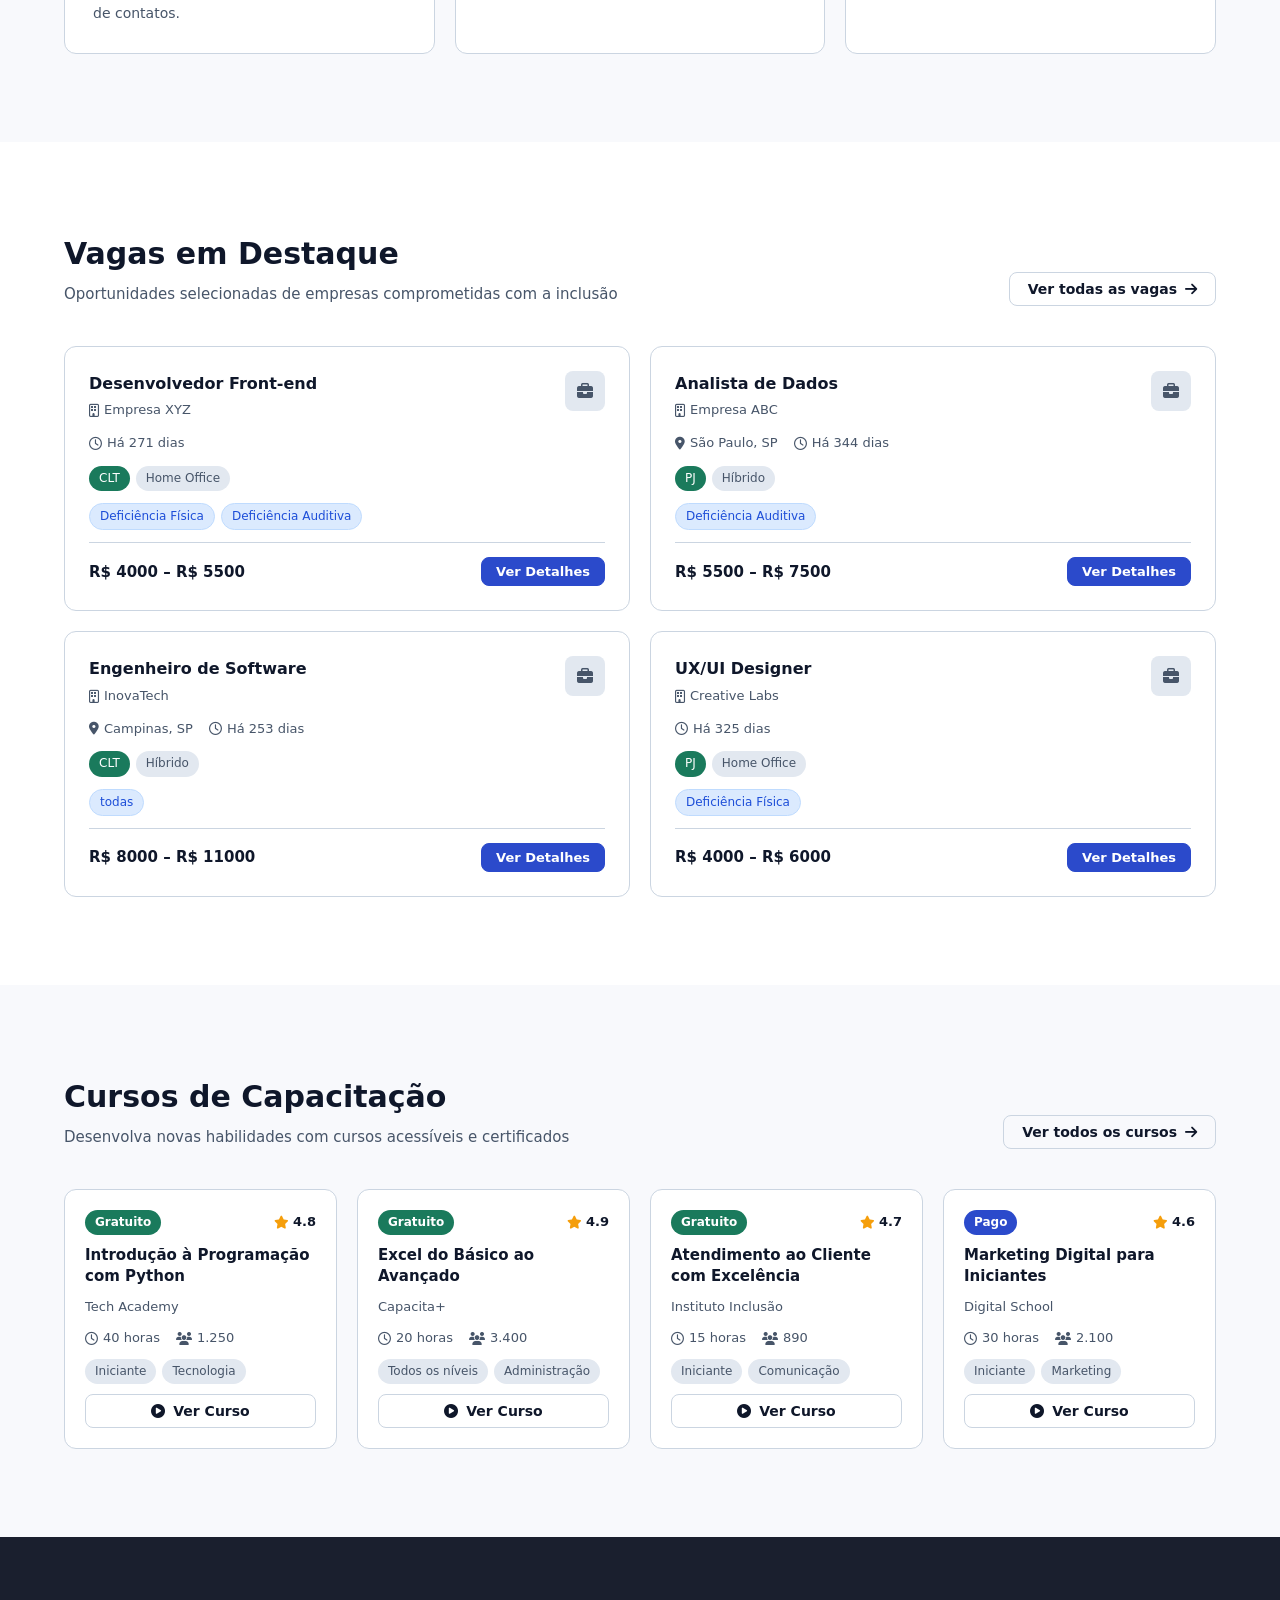
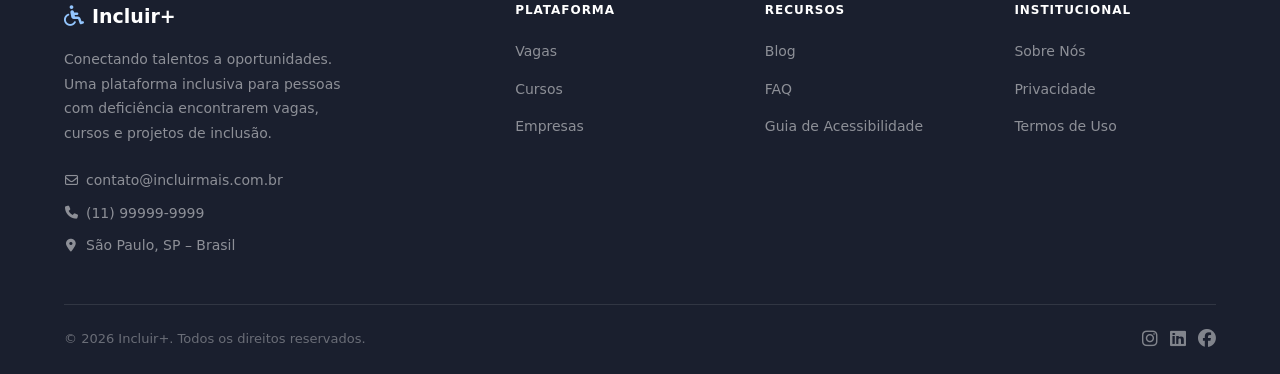
==== commit 77cd77c2: "Ajustes finais: adicionar opcao de deletar com checkbox" ====
--- a/paginas/index.html
+++ b/paginas/index.html
@@ -7,6 +7,8 @@
   <title>Incluir+ | Conectando talentos a oportunidades</title>
 
   <link rel="stylesheet" href="/estilos/pagina_inicial.css" />
+
+  <link rel="stylesheet" href="../estilos/vagas_gui.css" />
   
   <link rel="stylesheet" href="https://cdnjs.cloudflare.com/ajax/libs/font-awesome/6.5.1/css/all.min.css" />
 
@@ -242,130 +244,13 @@
             <h2 id="jobs-title">Vagas em Destaque</h2>
             <p>Oportunidades selecionadas de empresas comprometidas com a inclusão</p>
           </div>
-          <a href="#" class="btn btn-outline">
+          <a href="vagas_gui.html" class="btn btn-outline">
             Ver todas as vagas <i class="fa-solid fa-arrow-right" aria-hidden="true"></i>
           </a>
         </div>
 
-        <div class="jobs-grid">
-
-          <article class="job-card">
-            <div class="job-card-header">
-              <div>
-                <h3 class="job-title">Analista de Suporte Técnico</h3>
-                <p class="job-company">
-                  <i class="fa-regular fa-building" aria-hidden="true"></i> TechCorp Brasil
-                </p>
-              </div>
-              <div class="job-icon" aria-hidden="true">
-                <i class="fa-solid fa-briefcase"></i>
-              </div>
-            </div>
-            <div class="job-meta">
-              <span><i class="fa-solid fa-location-dot" aria-hidden="true"></i> São Paulo, SP</span>
-              <span><i class="fa-regular fa-clock" aria-hidden="true"></i> Há 2 dias</span>
-            </div>
-            <div class="job-tags">
-              <span class="tag tag-clt">CLT</span>
-              <span class="tag tag-mode">Híbrido</span>
-            </div>
-            <div class="job-disabilities">
-              <span class="tag tag-disability">Deficiência Física</span>
-              <span class="tag tag-disability">Deficiência Auditiva</span>
-            </div>
-            <div class="job-footer">
-              <span class="job-salary">R$ 3.500 – R$ 4.500</span>
-              <a href="#" class="btn btn-primary btn-sm">Ver Vaga</a>
-            </div>
-          </article>
-
-          <article class="job-card">
-            <div class="job-card-header">
-              <div>
-                <h3 class="job-title">Assistente Administrativo</h3>
-                <p class="job-company">
-                  <i class="fa-regular fa-building" aria-hidden="true"></i> Grupo Inclusão
-                </p>
-              </div>
-              <div class="job-icon" aria-hidden="true">
-                <i class="fa-solid fa-briefcase"></i>
-              </div>
-            </div>
-            <div class="job-meta">
-              <span><i class="fa-solid fa-location-dot" aria-hidden="true"></i> Rio de Janeiro, RJ</span>
-              <span><i class="fa-regular fa-clock" aria-hidden="true"></i> Há 3 dias</span>
-            </div>
-            <div class="job-tags">
-              <span class="tag tag-clt">CLT</span>
-              <span class="tag tag-mode">Presencial</span>
-            </div>
-            <div class="job-disabilities">
-              <span class="tag tag-disability">Todas as Deficiências</span>
-            </div>
-            <div class="job-footer">
-              <span class="job-salary">R$ 2.200 – R$ 2.800</span>
-              <a href="#" class="btn btn-primary btn-sm">Ver Vaga</a>
-            </div>
-          </article>
-
-          <article class="job-card">
-            <div class="job-card-header">
-              <div>
-                <h3 class="job-title">Desenvolvedor Front-end Junior</h3>
-                <p class="job-company">
-                  <i class="fa-regular fa-building" aria-hidden="true"></i> StartupInclui
-                </p>
-              </div>
-              <div class="job-icon" aria-hidden="true">
-                <i class="fa-solid fa-briefcase"></i>
-              </div>
-            </div>
-            <div class="job-meta">
-              <span><i class="fa-solid fa-location-dot" aria-hidden="true"></i> Remoto</span>
-              <span><i class="fa-regular fa-clock" aria-hidden="true"></i> Há 1 dia</span>
-            </div>
-            <div class="job-tags">
-              <span class="tag tag-clt">CLT</span>
-              <span class="tag tag-mode">Home Office</span>
-            </div>
-            <div class="job-disabilities">
-              <span class="tag tag-disability">Deficiência Visual</span>
-              <span class="tag tag-disability">Deficiência Física</span>
-            </div>
-            <div class="job-footer">
-              <span class="job-salary">R$ 4.000 – R$ 5.500</span>
-              <a href="#" class="btn btn-primary btn-sm">Ver Vaga</a>
-            </div>
-          </article>
-
-          <article class="job-card">
-            <div class="job-card-header">
-              <div>
-                <h3 class="job-title">Atendente de Call Center</h3>
-                <p class="job-company">
-                  <i class="fa-regular fa-building" aria-hidden="true"></i> Central de Atendimento SA
-                </p>
-              </div>
-              <div class="job-icon" aria-hidden="true">
-                <i class="fa-solid fa-briefcase"></i>
-              </div>
-            </div>
-            <div class="job-meta">
-              <span><i class="fa-solid fa-location-dot" aria-hidden="true"></i> Belo Horizonte, MG</span>
-              <span><i class="fa-regular fa-clock" aria-hidden="true"></i> Há 5 dias</span>
-            </div>
-            <div class="job-tags">
-              <span class="tag tag-clt">CLT</span>
-              <span class="tag tag-mode">Presencial</span>
-            </div>
-            <div class="job-disabilities">
-              <span class="tag tag-disability">Deficiência Física</span>
-            </div>
-            <div class="job-footer">
-              <span class="job-salary">R$ 1.800 – R$ 2.200</span>
-              <a href="#" class="btn btn-primary btn-sm">Ver Vaga</a>
-            </div>
-          </article>
+        <div class="jobs-grid" id="jobs-grid">
+          <!-- Vagas serão inseridas aqui dinamicamente via JavaScript -->
 
         </div>
       </div>
@@ -381,7 +266,7 @@
             <h2 id="courses-title">Cursos de Capacitação</h2>
             <p>Desenvolva novas habilidades com cursos acessíveis e certificados</p>
           </div>
-          <a href="#" class="btn btn-outline">
+          <a href="Cursos.html" class="btn btn-outline">
             Ver todos os cursos <i class="fa-solid fa-arrow-right" aria-hidden="true"></i>
           </a>
         </div>
@@ -560,5 +445,97 @@
   </footer>
 
   <script src="/scripts/pagina_inicial.js"></script>
+  <script src="../scripts/lista_vagas.js"></script>
+  <script src="../scripts/vagas_gui.js"></script>
+
+  <div class="modal-overlay" id="modalDetalhesOverlay">
+
+    <div class="modal-box modal-detalhes">
+
+      <div class="modal-header">
+        <div>
+          <h2 id="detalhesTitulo"></h2>
+          <p id="detalhesEmpresa"></p>
+        </div>
+
+        <button
+          class="modal-close"
+          onclick="fecharModalDetalhes()"
+        >
+          <i class="fa-solid fa-xmark"></i>
+        </button>
+      </div>
+
+      <div class="modal-body detalhes-body">
+
+        <div class="detalhe-bloco">
+          <h3>Descrição</h3>
+          <p id="detalhesDescricao"></p>
+        </div>
+
+        <div class="detalhe-grid">
+
+          <div class="detalhe-item">
+            <span>Modalidade</span>
+            <strong id="detalhesModalidade"></strong>
+          </div>
+
+          <div class="detalhe-item">
+            <span>Contrato</span>
+            <strong id="detalhesContrato"></strong>
+          </div>
+
+          <div class="detalhe-item">
+            <span>Escolaridade</span>
+            <strong id="detalhesEscolaridade"></strong>
+          </div>
+
+          <div class="detalhe-item">
+            <span>Salário</span>
+            <strong id="detalhesSalario"></strong>
+          </div>
+
+        </div>
+
+        <div
+          class="detalhe-bloco"
+          id="blocoEndereco"
+        >
+          <h3>Endereço</h3>
+
+          <p id="detalhesEndereco"></p>
+        </div>
+
+        <div class="detalhe-bloco">
+          <h3>Benefícios</h3>
+          <p id="detalhesBeneficios"></p>
+        </div>
+
+        <div class="detalhe-bloco">
+          <h3>Requisitos</h3>
+          <p id="detalhesRequisitos"></p>
+        </div>
+
+        <div class="detalhe-bloco">
+          <h3>Requisitos Opcionais</h3>
+          <p id="detalhesReqOpc"></p>
+        </div>
+
+        <div class="detalhe-bloco">
+          <h3>Responsabilidades</h3>
+          <p id="detalhesResponsabilidades"></p>
+        </div>
+
+        <div class="detalhe-bloco">
+          <h3>Deficiências Aceitas</h3>
+          <p id="detalhesDeficiencia"></p>
+        </div>
+
+      </div>
+
+    </div>
+
+  </div>
+
 </body>
 </html>
--- a/estilos/vagas_gui.css
+++ b/estilos/vagas_gui.css
@@ -0,0 +1,835 @@
+/* ==========================================
+   vagas.css — Página de Vagas de Emprego
+   Depende de: style.css (design system)
+   ========================================== */
+
+/* ==========================================
+   Hero / Busca
+   ========================================== */
+.jobs-hero {
+  background-color: var(--primary);
+  padding: 88px 24px 48px;
+  text-align: center;
+  color: #fff;
+}
+
+.jobs-hero h1 {
+  font-size: clamp(22px, 3.5vw, 36px);
+  font-weight: 800;
+  margin-bottom: 28px;
+  line-height: 1.2;
+}
+
+.jobs-search-form {
+  display: flex;
+  align-items: center;
+  gap: 0;
+  max-width: 760px;
+  margin: 0 auto;
+  background-color: #fff;
+  border-radius: var(--radius);
+  overflow: hidden;
+  box-shadow: 0 4px 20px rgba(0, 0, 0, 0.2);
+  padding: 5px;
+}
+
+.search-input-wrap {
+  display: flex;
+  align-items: center;
+  gap: 10px;
+  flex: 1;
+  padding: 0 14px;
+  border-right: 1px solid var(--border);
+}
+
+.search-input-wrap input {
+  padding: 10px 0;
+}
+
+.search-input-wrap i {
+  color: var(--muted-foreground);
+  font-size: 14px;
+  flex-shrink: 0;
+}
+
+.search-input-wrap input {
+  width: 100%;
+  border: none;
+  outline: none;
+  font-size: 14px;
+  font-family: var(--font);
+  color: var(--foreground);
+  padding: 14px 0;
+  background: transparent;
+}
+
+.search-input-wrap input::placeholder {
+  color: var(--muted-foreground);
+}
+
+.btn-secondary {
+  background-color: var(--secondary);
+  color: #fff;
+  border-color: var(--secondary);
+  border-radius: var(--radius-sm);
+  flex-shrink: 0;
+}
+
+.btn-secondary:hover {
+  background-color: #155f47;
+  border-color: #155f47;
+}
+
+.btn-search {
+  padding: 11px 22px;
+  font-size: 14px;
+  font-weight: 700;
+  gap: 8px;
+}
+
+/* ==========================================
+   Layout principal
+   ========================================== */
+.jobs-page {
+  background-color: var(--background);
+  padding: 32px 0 80px;
+}
+
+.jobs-layout {
+  display: grid;
+  grid-template-columns: 300px 1fr;
+  gap: 28px;
+  align-items: start;
+}
+
+/* ==========================================
+   Sidebar de filtros
+   ========================================== */
+.filters-sidebar {
+  background-color: var(--card);
+  border: 1px solid var(--border);
+  border-radius: var(--radius);
+  padding: 24px;
+  position: sticky;
+  top: 80px;
+}
+
+.filters-title {
+  font-size: 16px;
+  font-weight: 700;
+  color: var(--foreground);
+  margin-bottom: 20px;
+}
+
+.filter-group {
+  border: none;
+  padding: 0;
+  margin-bottom: 24px;
+}
+
+.filter-group legend {
+  font-size: 14px;
+  font-weight: 700;
+  color: var(--foreground);
+  margin-bottom: 12px;
+  display: block;
+}
+
+.filter-option {
+  display: flex;
+  align-items: center;
+  gap: 10px;
+  padding: 5px 0;
+  cursor: pointer;
+  font-size: 14px;
+  color: var(--muted-foreground);
+  transition: color 0.15s;
+}
+
+.filter-option:hover {
+  color: var(--foreground);
+}
+
+.filter-option input[type="checkbox"] {
+  width: 16px;
+  height: 16px;
+  accent-color: var(--primary);
+  cursor: pointer;
+  flex-shrink: 0;
+}
+
+.btn-clear-filters {
+  display: flex;
+  align-items: center;
+  justify-content: center;
+  gap: 8px;
+  width: 100%;
+  padding: 10px;
+  border: 1px solid var(--border);
+  border-radius: var(--radius-sm);
+  background-color: transparent;
+  color: var(--muted-foreground);
+  font-size: 14px;
+  font-family: var(--font);
+  cursor: pointer;
+  transition: background-color 0.15s, color 0.15s;
+  margin-top: 4px;
+}
+
+.btn-clear-filters:hover {
+  background-color: var(--muted);
+  color: var(--foreground);
+}
+
+/* ==========================================
+   Conteúdo de vagas
+   ========================================== */
+.jobs-content-header {
+  display: flex;
+  justify-content: space-between;
+  align-items: center;
+  margin-bottom: 20px;
+  gap: 16px;
+  flex-wrap: wrap;
+}
+
+.jobs-count {
+  font-size: 15px;
+  color: var(--muted-foreground);
+}
+
+.jobs-count strong {
+  color: var(--foreground);
+}
+
+/* Sort select */
+.sort-wrap {
+  position: relative;
+  display: inline-flex;
+  align-items: center;
+}
+
+.sort-wrap select {
+  padding: 8px 32px 8px 12px;
+  font-size: 14px;
+  font-family: var(--font);
+  color: var(--foreground);
+  background-color: var(--card);
+  border: 1px solid var(--border);
+  border-radius: var(--radius-sm);
+  appearance: none;
+  -webkit-appearance: none;
+  cursor: pointer;
+  outline: none;
+}
+
+.sort-wrap select:focus {
+  border-color: var(--primary);
+  box-shadow: 0 0 0 3px rgba(43, 74, 203, 0.15);
+}
+
+.sort-wrap i {
+  position: absolute;
+  right: 10px;
+  font-size: 11px;
+  color: var(--muted-foreground);
+  pointer-events: none;
+}
+
+/* ==========================================
+   Cards de vaga (lista vertical)
+   ========================================== */
+.jobs-list {
+  display: flex;
+  flex-direction: column;
+  gap: 0;
+}
+
+.job-item {
+  background-color: var(--card);
+  border: 1px solid var(--border);
+  border-radius: var(--radius);
+  padding: 24px;
+  display: flex;
+  flex-direction: column;
+  gap: 12px;
+  transition: box-shadow 0.2s ease;
+  margin-bottom: 12px;
+}
+
+.job-item:hover {
+  box-shadow: var(--shadow);
+}
+
+.job-item.hidden {
+  display: none;
+}
+
+.job-item-header {
+  display: flex;
+  justify-content: space-between;
+  align-items: flex-start;
+  gap: 16px;
+}
+
+.job-item-title {
+  font-size: 17px;
+  font-weight: 700;
+  color: var(--foreground);
+  margin-bottom: 4px;
+  line-height: 1.3;
+}
+
+.job-item-company {
+  font-size: 14px;
+  color: var(--muted-foreground);
+  display: flex;
+  align-items: center;
+  gap: 5px;
+}
+
+.job-item-icon {
+  width: 40px;
+  height: 40px;
+  background-color: var(--muted);
+  border-radius: var(--radius-sm);
+  display: flex;
+  align-items: center;
+  justify-content: center;
+  flex-shrink: 0;
+  color: var(--muted-foreground);
+  font-size: 16px;
+}
+
+.job-item-desc {
+  font-size: 14px;
+  color: var(--muted-foreground);
+  line-height: 1.6;
+}
+
+.job-item-meta {
+  display: flex;
+  gap: 20px;
+  flex-wrap: wrap;
+}
+
+.job-item-meta span {
+  font-size: 13px;
+  color: var(--muted-foreground);
+  display: flex;
+  align-items: center;
+  gap: 5px;
+}
+
+.job-item-tags {
+  display: flex;
+  gap: 6px;
+  flex-wrap: wrap;
+}
+
+.job-item-footer {
+  display: flex;
+  justify-content: space-between;
+  align-items: center;
+  padding-top: 14px;
+  border-top: 1px solid var(--border);
+  margin-top: 4px;
+}
+
+.job-item-salary {
+  font-size: 16px;
+  font-weight: 700;
+  color: var(--foreground);
+}
+
+/* ==========================================
+   Estado vazio
+   ========================================== */
+.jobs-empty {
+  display: flex;
+  flex-direction: column;
+  align-items: center;
+  text-align: center;
+  padding: 64px 24px;
+  gap: 12px;
+  background-color: var(--card);
+  border: 1px solid var(--border);
+  border-radius: var(--radius);
+}
+
+.jobs-empty[hidden] { display: none; }
+
+.jobs-empty i {
+  font-size: 40px;
+  color: var(--muted-foreground);
+  opacity: 0.5;
+}
+
+.jobs-empty h3 {
+  font-size: 18px;
+  font-weight: 700;
+  color: var(--foreground);
+}
+
+.jobs-empty p {
+  font-size: 14px;
+  color: var(--muted-foreground);
+}
+
+/* ==========================================
+   Paginação
+   ========================================== */
+.pagination {
+  display: flex;
+  align-items: center;
+  justify-content: center;
+  gap: 6px;
+  margin-top: 32px;
+  flex-wrap: wrap;
+}
+
+/* container gerado pelo JS */
+.page-numbers {
+  display: flex;
+  align-items: center;
+  gap: 6px;
+}
+
+.page-btn {
+  padding: 8px 16px;
+  border: 1px solid var(--border);
+  border-radius: var(--radius-sm);
+  background-color: var(--card);
+  color: var(--foreground);
+  font-size: 14px;
+  font-family: var(--font);
+  cursor: pointer;
+  transition: background-color 0.15s, border-color 0.15s, color 0.15s;
+}
+
+.page-btn:hover:not(:disabled) {
+  background-color: var(--muted);
+}
+
+.page-btn:disabled {
+  opacity: 0.4;
+  cursor: not-allowed;
+}
+
+.page-number {
+  width: 36px;
+  height: 36px;
+  display: flex;
+  align-items: center;
+  justify-content: center;
+  border: 1px solid var(--border);
+  border-radius: var(--radius-sm);
+  background-color: var(--card);
+  color: var(--foreground);
+  font-size: 14px;
+  font-family: var(--font);
+  cursor: pointer;
+  transition: background-color 0.15s, border-color 0.15s, color 0.15s;
+}
+
+.page-number:hover {
+  background-color: var(--muted);
+}
+
+.page-number.active {
+  background-color: var(--primary);
+  border-color: var(--primary);
+  color: #fff;
+  font-weight: 700;
+}
+
+/* ==========================================
+   Botão de filtro mobile (oculto no desktop)
+   ========================================== */
+.filters-toggle {
+  display: none;
+}
+
+/* ==========================================
+   Responsivo
+   ========================================== */
+@media (max-width: 1024px) {
+  .jobs-layout {
+    grid-template-columns: 260px 1fr;
+    gap: 20px;
+  }
+}
+
+@media (max-width: 768px) {
+  .jobs-hero {
+    padding: 100px 24px 36px;
+  }
+
+  .jobs-search-form {
+    flex-direction: column;
+    border-radius: var(--radius);
+    overflow: visible;
+    background: transparent;
+    box-shadow: none;
+    gap: 10px;
+    padding: 0;
+  }
+
+  .search-input-wrap {
+    background-color: #fff;
+    border-radius: var(--radius-sm);
+    border: none;
+    width: 100%;
+  }
+
+  .btn-search {
+    width: 100%;
+    border-radius: var(--radius-sm);
+    padding: 12px 24px;
+  }
+
+  /* Layout mobile: coluna única, filtro abaixo do toggle */
+  .jobs-layout {
+    grid-template-columns: 1fr;
+    gap: 12px;
+  }
+
+  /* Botão funil mobile */
+  .filters-toggle {
+    display: flex;
+    align-items: center;
+    gap: 8px;
+    padding: 10px 16px;
+    background-color: var(--card);
+    border: 1px solid var(--border);
+    border-radius: var(--radius-sm);
+    font-size: 14px;
+    font-weight: 600;
+    font-family: var(--font);
+    color: var(--foreground);
+    cursor: pointer;
+    width: 100%;
+    transition: background-color 0.15s;
+  }
+
+  .filters-toggle:hover {
+    background-color: var(--muted);
+  }
+
+  .filters-toggle span {
+    flex: 1;
+    text-align: left;
+  }
+
+  .filters-toggle-arrow {
+    font-size: 12px;
+    color: var(--muted-foreground);
+    transition: transform 0.2s ease;
+  }
+
+  .filters-toggle[aria-expanded="true"] .filters-toggle-arrow {
+    transform: rotate(180deg);
+  }
+
+  /* Sidebar colapsável no mobile */
+  .filters-sidebar {
+    position: static;
+    display: none;
+    border-radius: 0 0 var(--radius) var(--radius);
+    border-top: none;
+    padding: 20px 24px 24px;
+    margin-top: -4px;
+  }
+
+  .filters-sidebar.open {
+    display: block;
+  }
+
+  .filters-title {
+    display: none; /* título já está no botão */
+  }
+}
+
+@media (max-width: 480px) {
+  .job-item-footer {
+    flex-direction: column;
+    align-items: flex-start;
+    gap: 12px;
+  }
+
+  .job-item-footer .btn {
+    width: 100%;
+    justify-content: center;
+  }
+}
+
+/* =========================
+   OVERLAY DO MODAL
+========================= */
+
+.modal-overlay {
+
+  position: fixed;
+
+  top: 0;
+  left: 0;
+
+  width: 100%;
+  height: 100vh;
+
+  background: rgba(0, 0, 0, 0.6);
+
+  display: none;
+
+  align-items: center;
+  justify-content: center;
+
+  z-index: 9999;
+
+  padding: 20px;
+
+  overflow-y: auto;
+}
+
+/* MODAL ABERTO */
+
+.modal-overlay.active {
+
+  display: flex;
+}
+
+
+/* =========================
+   CAIXA DO MODAL
+========================= */
+
+.modal-box {
+
+  width: 100%;
+  max-width: 950px;
+
+  background: #ffffff;
+
+  border-radius: 18px;
+
+  box-shadow:
+    0 10px 40px rgba(0,0,0,0.15);
+
+  overflow: hidden;
+
+  animation: modalFade .25s ease;
+
+  position: relative;
+}
+
+
+/* =========================
+   HEADER
+========================= */
+
+.modal-header {
+
+  display: flex;
+
+  align-items: flex-start;
+
+  justify-content: space-between;
+
+  gap: 20px;
+
+  padding: 24px 28px;
+
+  border-bottom: 1px solid #ececec;
+}
+
+.modal-header h2 {
+
+  font-size: 1.7rem;
+
+  font-weight: 700;
+
+  margin-bottom: 5px;
+
+  color: #222;
+}
+
+.modal-header p {
+
+  color: #666;
+
+  font-size: .95rem;
+}
+
+
+/* =========================
+   BOTÃO FECHAR
+========================= */
+
+.modal-close {
+
+  width: 42px;
+  height: 42px;
+
+  border: none;
+
+  border-radius: 12px;
+
+  background: #f3f4f6;
+
+  cursor: pointer;
+
+  transition: .2s;
+
+  font-size: 1.2rem;
+}
+
+.modal-close:hover {
+
+  background: #e5e7eb;
+
+  transform: scale(1.05);
+}
+
+
+/* =========================
+   BODY
+========================= */
+
+.modal-body {
+
+  padding: 28px;
+
+  max-height: 75vh;
+
+  overflow-y: auto;
+}
+
+
+/* =========================
+   BLOCOS
+========================= */
+
+.detalhe-bloco {
+
+  margin-bottom: 28px;
+}
+
+.detalhe-bloco h3 {
+
+  font-size: 1rem;
+
+  font-weight: 700;
+
+  margin-bottom: 10px;
+
+  color: #111827;
+}
+
+.detalhe-bloco p {
+
+  color: #4b5563;
+
+  line-height: 1.7;
+
+  white-space: pre-line;
+}
+
+
+/* =========================
+   GRID DE INFORMAÇÕES
+========================= */
+
+.detalhe-grid {
+
+  display: grid;
+
+  grid-template-columns:
+    repeat(auto-fit, minmax(220px, 1fr));
+
+  gap: 18px;
+
+  margin-bottom: 30px;
+}
+
+.detalhe-item {
+
+  background: #f9fafb;
+
+  border: 1px solid #ececec;
+
+  border-radius: 14px;
+
+  padding: 18px;
+}
+
+.detalhe-item span {
+
+  display: block;
+
+  font-size: .82rem;
+
+  color: #6b7280;
+
+  margin-bottom: 8px;
+}
+
+.detalhe-item strong {
+
+  font-size: 1rem;
+
+  color: #111827;
+}
+
+
+/* =========================
+   ANIMAÇÃO
+========================= */
+
+@keyframes modalFade {
+
+  from {
+
+    opacity: 0;
+
+    transform:
+      translateY(20px)
+      scale(.98);
+  }
+
+  to {
+
+    opacity: 1;
+
+    transform:
+      translateY(0)
+      scale(1);
+  }
+}
+
+
+/* =========================
+   RESPONSIVO
+========================= */
+
+@media (max-width: 768px) {
+
+  .modal-box {
+
+    max-width: 100%;
+  }
+
+  .modal-header {
+
+    padding: 20px;
+  }
+
+  .modal-body {
+
+    padding: 20px;
+  }
+
+  .detalhe-grid {
+
+    grid-template-columns: 1fr;
+  }
+}
